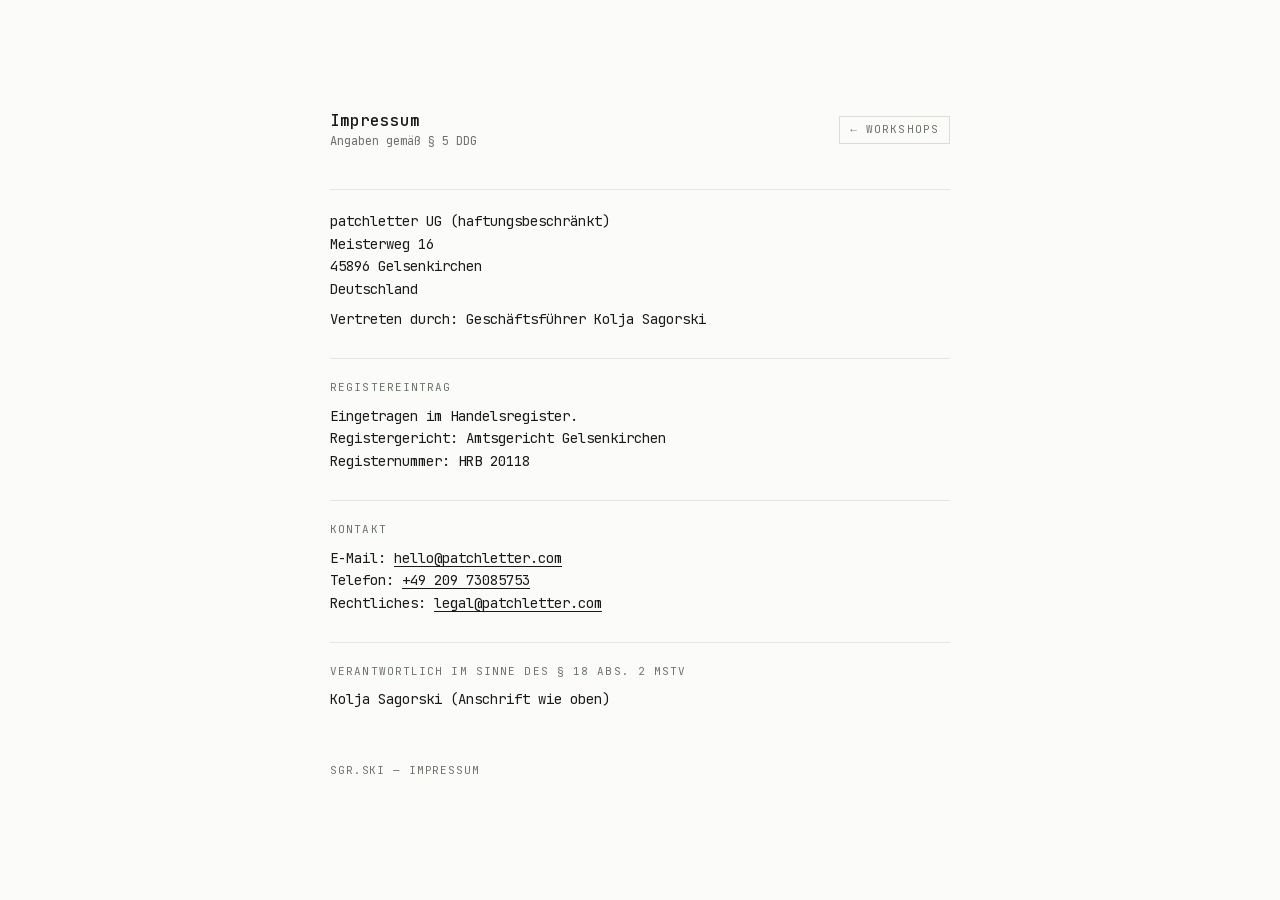
==== impressum/index.html @ 1d4a18d0 "Add /impressum, linked from the /workshops footer Legal notice per § 5 DDG with the same statutory d" ====
<!DOCTYPE html>
<html lang="de" data-theme-pref="auto">
<head>
<meta charset="utf-8">
<meta name="viewport" content="width=device-width, initial-scale=1">
<meta name="theme-color" content="#fbfbfa" media="(prefers-color-scheme: light)">
<meta name="theme-color" content="#0e1013" media="(prefers-color-scheme: dark)">

<title>Impressum · sgr.ski</title>
<meta name="description" content="Impressum von sgr.ski — Angaben gemäß § 5 DDG.">
<link rel="canonical" href="https://sgr.ski/impressum/">

<meta http-equiv="Content-Security-Policy" content="default-src 'none'; img-src 'self'; manifest-src 'self'; style-src 'self'; script-src 'self'; font-src 'self'; base-uri 'none'; form-action 'none'">
<meta name="referrer" content="strict-origin-when-cross-origin">

<link rel="icon" href="/favicon.ico" sizes="32x32">
<link rel="apple-touch-icon" href="/apple-touch-icon.png">
<link rel="manifest" href="/site.webmanifest">

<link rel="preload" href="/assets/fonts/jetbrains-mono-latin.woff2" as="font" type="font/woff2" crossorigin>
<link rel="stylesheet" href="/assets/styles.css">
<script src="/assets/theme.js"></script>
</head>

<body>
<a class="skip" href="#main">Zum Inhalt springen</a>

<main class="card" id="main">

  <div class="id">
    <div class="id__text">
      <h1 class="id__name">Impressum</h1>
      <p class="id__role">Angaben gemäß § 5 DDG</p>
    </div>
    <div class="id__meta">
      <a class="chip chip--link" href="/workshops/">← WORKSHOPS</a>
    </div>
  </div>

  <div class="legal">
    <section>
      <p>patchletter UG (haftungsbeschränkt)<br>Meisterweg 16<br>45896 Gelsenkirchen<br>Deutschland</p>
      <p>Vertreten durch: Geschäftsführer Kolja Sagorski</p>
    </section>

    <section>
      <h2 class="legal__h">Registereintrag</h2>
      <p>Eingetragen im Handelsregister.<br>Registergericht: Amtsgericht Gelsenkirchen<br>Registernummer: HRB 20118</p>
    </section>

    <section>
      <h2 class="legal__h">Kontakt</h2>
      <p>E-Mail: <a href="mailto:hello@patchletter.com">hello@patchletter.com</a><br>
         Telefon: <a href="tel:+4920973085753">+49 209 73085753</a><br>
         Rechtliches: <a href="mailto:legal@patchletter.com">legal@patchletter.com</a></p>
    </section>

    <section>
      <h2 class="legal__h">Verantwortlich im Sinne des § 18 Abs. 2 MStV</h2>
      <p>Kolja Sagorski (Anschrift wie oben)</p>
    </section>
  </div>

  <p class="foot">SGR.SKI — IMPRESSUM</p>

</main>
</body>
</html>
---- assets/styles.css ----
/* ── JetBrains Mono, self-hosted (no third-party requests, GDPR-clean) ───── */
@font-face {
  font-family: 'JetBrains Mono';
  font-style: normal;
  font-weight: 100 800;
  font-display: swap;
  src: url('fonts/jetbrains-mono-latin.woff2') format('woff2');
  unicode-range: U+0000-00FF, U+0131, U+0152-0153, U+02BB-02BC, U+02C6, U+02DA,
                 U+02DC, U+0304, U+0308, U+0329, U+2000-206F, U+20AC, U+2122,
                 U+2191, U+2193, U+2212, U+2215, U+FEFF, U+FFFD;
}
@font-face {
  font-family: 'JetBrains Mono';
  font-style: normal;
  font-weight: 100 800;
  font-display: swap;
  src: url('fonts/jetbrains-mono-latin-ext.woff2') format('woff2');
  unicode-range: U+0100-02BA, U+02BD-02C5, U+02C7-02CC, U+02CE-02D7, U+02DD-02FF,
                 U+0304, U+0308, U+0329, U+1D00-1DBF, U+1E00-1E9F, U+1EF2-1EFF,
                 U+2020, U+20A0-20AB, U+20AD-20C0, U+2113, U+2C60-2C7F, U+A720-A7FF;
}

/* ── Tokens ──────────────────────────────────────────────────────────────── */
:root {
  color-scheme: light;
  --bg:          #fbfbfa;
  --fg:          #1a1a19;
  --muted:       #70706c;
  --rule:        #e6e6e0;
  --chip-border: #dcdcd6;
  --chip-fg:     #6b756c;
  --faint:       #a3a39c;
  --faint-text:  #73736e;
  --row-hover:   #f1f1ee;
  --selection:   #dfe7e3;
  --mono: 'JetBrains Mono', ui-monospace, SFMono-Regular, 'SF Mono', Menlo,
          Consolas, 'Liberation Mono', monospace;
}

/* System preference — skipped when the visitor has forced light */
@media (prefers-color-scheme: dark) {
  :root:not([data-theme="light"]) {
    color-scheme: dark;
    --bg:          #0e1013;
    --fg:          #e8eaec;
    --muted:       #7c8288;
    --rule:        #21262c;
    --chip-border: #2a3038;
    --chip-fg:     #8a978f;
    --faint:       #5a616a;
    --faint-text:  #787d85;
    --row-hover:   #161a1f;
    --selection:   #1e3a33;
  }
}

/* Explicit choice always wins, in both directions */
:root[data-theme="dark"] {
  color-scheme: dark;
  --bg:          #0e1013;
  --fg:          #e8eaec;
  --muted:       #7c8288;
  --rule:        #21262c;
  --chip-border: #2a3038;
  --chip-fg:     #8a978f;
  --faint:       #5a616a;
  --faint-text:  #787d85;
  --row-hover:   #161a1f;
  --selection:   #1e3a33;
}

/* ── Base ────────────────────────────────────────────────────────────────── */
*, *::before, *::after { box-sizing: border-box; }

html { -webkit-text-size-adjust: 100%; }

body {
  margin: 0;
  min-height: 100svh;
  display: flex;
  align-items: center;
  justify-content: center;
  padding: 64px 24px;
  background: var(--bg);
  color: var(--fg);
  font-family: var(--mono);
  font-size: 14px;
  line-height: 1.5;
  -webkit-font-smoothing: antialiased;
  -moz-osx-font-smoothing: grayscale;
}

::selection { background: var(--selection); }

:where(a):focus-visible,
:where(button):focus-visible {
  outline: 2px solid var(--fg);
  outline-offset: 3px;
  border-radius: 2px;
}

.skip {
  position: absolute;
  left: -9999px;
  top: 0;
  padding: 10px 14px;
  background: var(--bg);
  color: var(--fg);
  border: 1px solid var(--chip-border);
  text-decoration: none;
  font-size: 12px;
}
.skip:focus { left: 12px; top: 12px; z-index: 10; }

/* ── Card ────────────────────────────────────────────────────────────────── */
.card {
  width: 100%;
  max-width: 620px;
  display: flex;
  flex-direction: column;
  gap: 40px;
}

/* ── Identity row ────────────────────────────────────────────────────────── */
.id {
  display: flex;
  align-items: center;
  gap: 16px;
}

.id__avatar {
  width: 56px;
  height: 56px;
  flex: 0 0 56px;
  border-radius: 50%;
  object-fit: cover;
  background: var(--row-hover);
  /* Keeps the circle readable in dark mode, where the hooded half of the
     portrait sits almost exactly on the page background. */
  box-shadow: 0 0 0 1px var(--rule);
}

.id__text { display: flex; flex-direction: column; gap: 4px; min-width: 0; }

.id__name {
  margin: 0;
  font-size: 16px;
  font-weight: 500;
  line-height: 1.2;
  letter-spacing: 0;
}

.id__role { margin: 0; font-size: 12px; color: var(--muted); line-height: 1.3; }

.id__meta { margin-left: auto; display: flex; align-items: center; gap: 8px; }

/* ── Chips: status + theme switch ────────────────────────────────────────── */
.chip {
  display: inline-flex;
  align-items: center;
  gap: 8px;
  padding: 5px 10px;
  border: 1px solid var(--chip-border);
  font-family: inherit;
  font-size: 11px;
  line-height: 1.4;
  letter-spacing: .1em;
  color: var(--chip-fg);
  white-space: nowrap;
}

/* Progressive enhancement: only shown once theme.js has run */
.chip--btn { display: none; }
.js .chip--btn {
  display: inline-flex;
  background: none;
  cursor: pointer;
  transition: color .15s ease, border-color .15s ease;
}
.js .chip--btn:hover { color: var(--fg); border-color: var(--faint); }

.chip__icon { display: none; }
:root[data-theme-pref="auto"]  .chip__icon--auto,
:root[data-theme-pref="light"] .chip__icon--light,
:root[data-theme-pref="dark"]  .chip__icon--dark { display: block; }

/* Plain link chip (subpages: back link) */
a.chip--link { text-decoration: none; transition: color .15s ease, border-color .15s ease; }
a.chip--link:hover { color: var(--fg); border-color: var(--faint); }

/* ── Legal text (/impressum) ─────────────────────────────────────────────── */
.legal { display: flex; flex-direction: column; gap: 28px; line-height: 1.6; }
.legal section { display: flex; flex-direction: column; gap: 8px; padding-top: 20px; border-top: 1px solid var(--rule); }
.legal p { margin: 0; }
.legal a { color: inherit; text-underline-offset: 3px; }
.legal__h {
  margin: 0;
  font-size: 11px;
  font-weight: 400;
  letter-spacing: .1em;
  text-transform: uppercase;
  color: var(--chip-fg);
}

/* ── Tagline ─────────────────────────────────────────────────────────────── */
.tagline {
  margin: 0;
  font-size: clamp(20px, 5.6vw, 26px);
  font-weight: 400;
  line-height: 1.45;
  letter-spacing: -.01em;
  text-wrap: balance;
}

/* ── Link rows ───────────────────────────────────────────────────────────── */
.links { list-style: none; margin: 0; padding: 0; }
.links > li { border-top: 1px solid var(--rule); }
.links > li:last-child { border-bottom: 1px solid var(--rule); }

.link {
  display: flex;
  align-items: center;
  justify-content: space-between;
  gap: 16px;
  padding: 16px 12px;
  margin-inline: -10px;
  /* The mockup lets rows use the browser default rather than the body's 1.5,
     which sets a 51px row pitch. Matching it keeps the vertical rhythm. */
  line-height: 1.3;
  border-radius: 3px;
  color: inherit;
  text-decoration: none;
  transition: background-color .15s ease;
}
.link:hover, .link:focus-visible { background: var(--row-hover); }

.link__label { overflow-wrap: anywhere; }

.link__arrow {
  flex: none;
  color: var(--faint);
  transition: color .15s ease, transform .15s ease;
}
.link:hover .link__arrow,
.link:focus-visible .link__arrow {
  color: var(--fg);
  transform: translate(2px, -2px);
}

/* ── Footer ──────────────────────────────────────────────────────────────── */
.foot {
  font-size: 11px;
  letter-spacing: .08em;
  color: var(--faint-text);
}
.foot a { color: inherit; }

.sr-only {
  position: absolute;
  width: 1px; height: 1px;
  padding: 0; margin: -1px;
  overflow: hidden;
  clip-path: inset(50%);
  white-space: nowrap;
  border: 0;
}

/* ── Motion / responsive ─────────────────────────────────────────────────── */
@media (max-width: 560px) {
  body { padding: 40px 20px; align-items: flex-start; }
  .card { gap: 32px; }
  .id { flex-wrap: wrap; }
  .id__meta { margin-left: 0; width: 100%; }
  .link { padding: 15px 12px; }
}

@media (prefers-reduced-motion: reduce) {
  *, *::before, *::after {
    animation-duration: .01ms !important;
    animation-iteration-count: 1 !important;
    transition-duration: .01ms !important;
    scroll-behavior: auto !important;
  }
}

@media print {
  body { background: #fff; color: #000; display: block; padding: 24px; }
  .chip--btn, .skip { display: none !important; }
  .link { padding: 10px 0; margin: 0; }
}
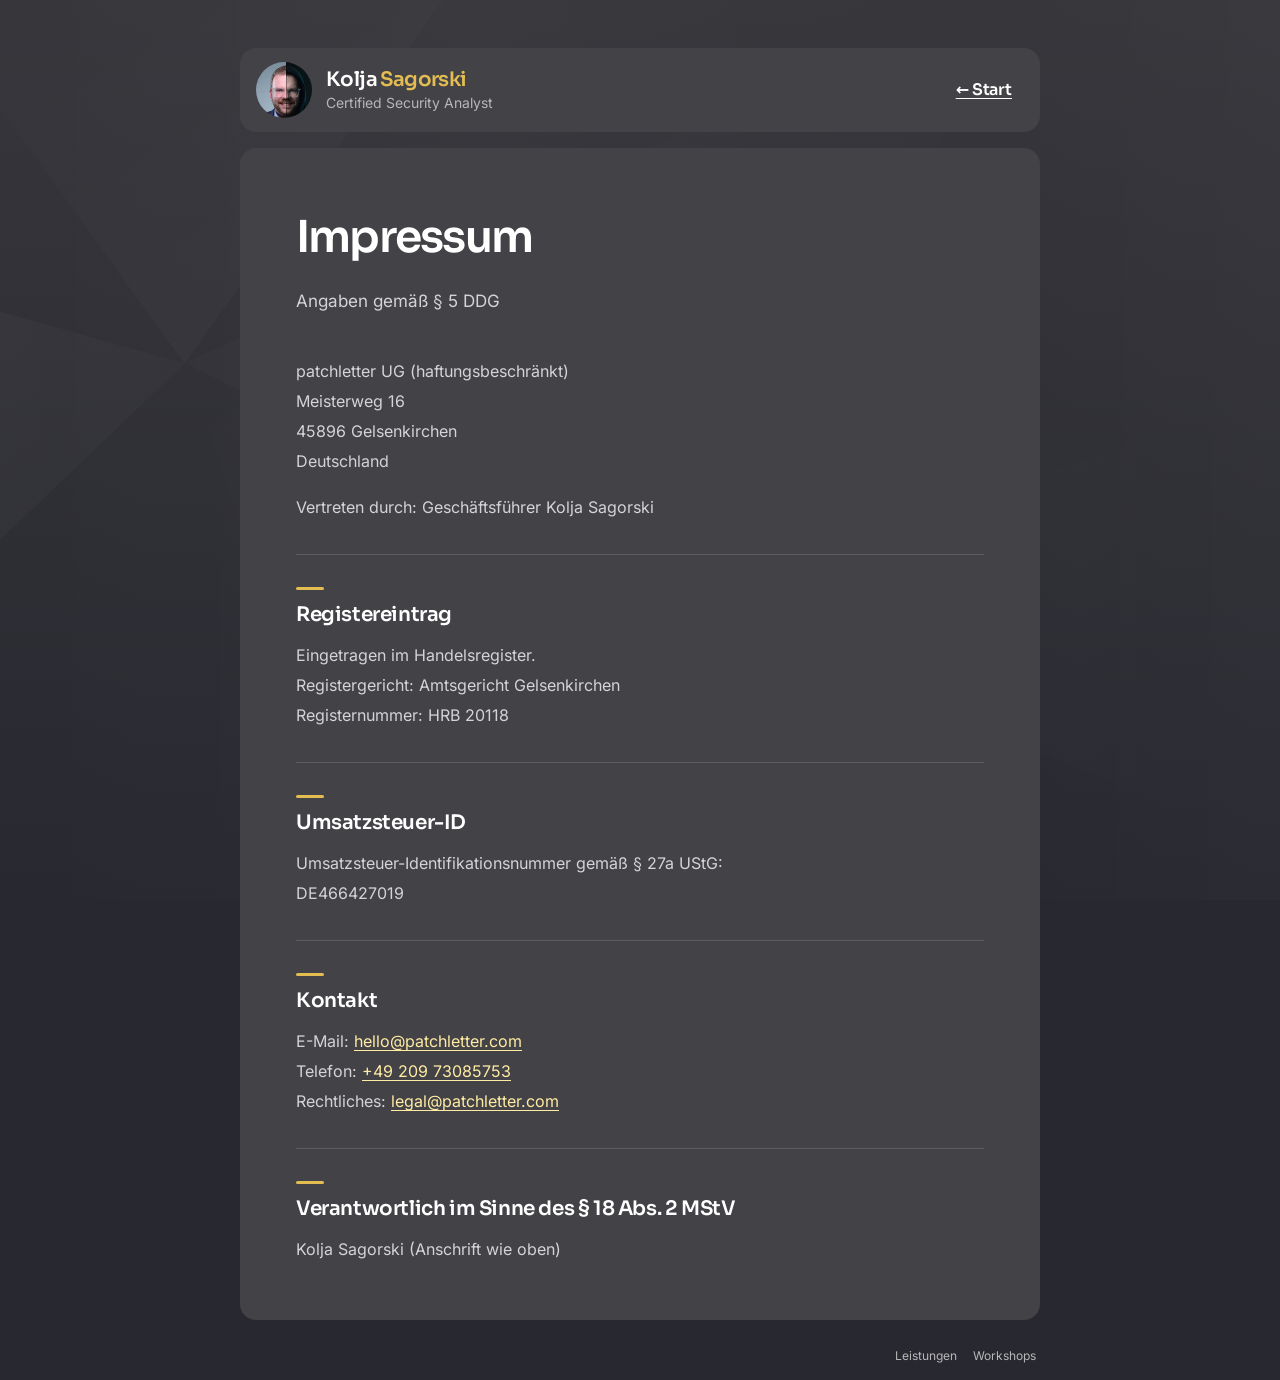
==== commit 2ef4df4b: "Impressum: new look and full details (remaining files of the previous commit) The previous commit, c" ====
--- a/impressum/index.html
+++ b/impressum/index.html
@@ -1,40 +1,50 @@
 <!DOCTYPE html>
-<html lang="de" data-theme-pref="auto">
+<html lang="de">
 <head>
 <meta charset="utf-8">
 <meta name="viewport" content="width=device-width, initial-scale=1">
-<meta name="theme-color" content="#fbfbfa" media="(prefers-color-scheme: light)">
-<meta name="theme-color" content="#0e1013" media="(prefers-color-scheme: dark)">
+<meta name="theme-color" content="#282830">
+<meta name="color-scheme" content="dark">
 
-<title>Impressum · sgr.ski</title>
-<meta name="description" content="Impressum von sgr.ski — Angaben gemäß § 5 DDG.">
+<title>Impressum · Kolja Sagorski</title>
+<meta name="description" content="Impressum von sgr.ski: Angaben gemäß § 5 DDG zur patchletter UG (haftungsbeschränkt), Gelsenkirchen.">
+<meta name="author" content="Kolja Sagorski">
 <link rel="canonical" href="https://sgr.ski/impressum/">
 
-<meta http-equiv="Content-Security-Policy" content="default-src 'none'; img-src 'self'; manifest-src 'self'; style-src 'self'; script-src 'self'; font-src 'self'; base-uri 'none'; form-action 'none'">
+<meta http-equiv="Content-Security-Policy" content="default-src 'none'; img-src 'self'; manifest-src 'self'; style-src 'self'; script-src 'self'; font-src 'self'; connect-src https://umami.patchletter.com; base-uri 'none'; form-action 'none'">
 <meta name="referrer" content="strict-origin-when-cross-origin">
 
 <link rel="icon" href="/favicon.ico" sizes="32x32">
 <link rel="apple-touch-icon" href="/apple-touch-icon.png">
 <link rel="manifest" href="/site.webmanifest">
 
-<link rel="preload" href="/assets/fonts/jetbrains-mono-latin.woff2" as="font" type="font/woff2" crossorigin>
-<link rel="stylesheet" href="/assets/styles.css">
-<script src="/assets/theme.js"></script>
+<link rel="preload" href="/assets/fonts/sora-latin-600.woff2" as="font" type="font/woff2" crossorigin>
+<link rel="preload" href="/assets/fonts/inter-latin-400.woff2" as="font" type="font/woff2" crossorigin>
+<link rel="preload" href="/assets/fonts/inter-latin-600.woff2" as="font" type="font/woff2" crossorigin>
+<link rel="stylesheet" href="/assets/card.css">
+<link rel="stylesheet" href="/assets/leistungen.css">
+<script defer src="/assets/umami.js" data-host-url="https://umami.patchletter.com" data-website-id="a9dbeae1-3e8d-4a32-9c86-647bfbb62c09" data-domains="sgr.ski" data-do-not-track="true" data-exclude-search="true"></script>
+<script defer src="/assets/umami-recorder.js" data-host-url="https://umami.patchletter.com" data-website-id="a9dbeae1-3e8d-4a32-9c86-647bfbb62c09"></script>
 </head>
 
 <body>
 <a class="skip" href="#main">Zum Inhalt springen</a>
 
-<main class="card" id="main">
+<header class="mini">
+  <div class="mini__id">
+    <img class="mini__avatar" src="/assets/avatar.webp" width="224" height="224" alt="">
+    <p class="mini__text">
+      <span class="mini__name">Kolja <span class="gold">Sagorski</span></span>
+      <span class="mini__role">Certified Security Analyst</span>
+    </p>
+  </div>
+  <a class="mini__back" href="/">← Start</a>
+</header>
 
-  <div class="id">
-    <div class="id__text">
-      <h1 class="id__name">Impressum</h1>
-      <p class="id__role">Angaben gemäß § 5 DDG</p>
-    </div>
-    <div class="id__meta">
-      <a class="chip chip--link" href="/workshops/">← WORKSHOPS</a>
-    </div>
+<main class="sheet sheet--legal" id="main">
+  <div class="intro">
+    <h1>Impressum</h1>
+    <p>Angaben gemäß <span class="nowrap">§ 5 DDG</span></p>
   </div>
 
   <div class="legal">
@@ -43,26 +53,33 @@
       <p>Vertreten durch: Geschäftsführer Kolja Sagorski</p>
     </section>
 
-    <section>
-      <h2 class="legal__h">Registereintrag</h2>
+    <section aria-labelledby="register-h">
+      <h2 id="register-h">Registereintrag</h2>
       <p>Eingetragen im Handelsregister.<br>Registergericht: Amtsgericht Gelsenkirchen<br>Registernummer: HRB 20118</p>
     </section>
 
-    <section>
-      <h2 class="legal__h">Kontakt</h2>
+    <section aria-labelledby="ust-h">
+      <h2 id="ust-h">Umsatzsteuer-ID</h2>
+      <p>Umsatzsteuer-Identifikationsnummer gemäß <span class="nowrap">§ 27a UStG</span>:<br>DE466427019</p>
+    </section>
+
+    <section aria-labelledby="kontakt-h">
+      <h2 id="kontakt-h">Kontakt</h2>
       <p>E-Mail: <a href="mailto:hello@patchletter.com">hello@patchletter.com</a><br>
          Telefon: <a href="tel:+4920973085753">+49 209 73085753</a><br>
          Rechtliches: <a href="mailto:legal@patchletter.com">legal@patchletter.com</a></p>
     </section>
 
-    <section>
-      <h2 class="legal__h">Verantwortlich im Sinne des § 18 Abs. 2 MStV</h2>
+    <section aria-labelledby="mstv-h">
+      <h2 id="mstv-h">Verantwortlich im Sinne des <span class="nowrap">§ 18 Abs. 2 MStV</span></h2>
       <p>Kolja Sagorski (Anschrift wie oben)</p>
     </section>
   </div>
+</main>
 
-  <p class="foot">SGR.SKI — IMPRESSUM</p>
-
-</main>
+<footer class="foot">
+  <a class="legal-link" href="/leistungen/">Leistungen</a>
+  <a class="legal-link" href="/workshops/">Workshops</a>
+</footer>
 </body>
 </html>
--- a/assets/card.css
+++ b/assets/card.css
@@ -0,0 +1,383 @@
+/* sgr.ski, styled after Carrd template #318: a dark card on a faceted
+   background, name in white and gold, the split portrait on the right and a
+   bar with a gold mail button below. Shared by the home page, /leistungen/
+   and /impressum/ (tokens and the classes .card, .btn-gold, .pgp,
+   .legal-link). No inline styles anywhere (CSP). */
+
+@font-face {
+  font-family: "Sora";
+  src: url("/assets/fonts/sora-latin-600.woff2") format("woff2");
+  font-weight: 600;
+  font-style: normal;
+  font-display: swap;
+}
+
+@font-face {
+  font-family: "Sora";
+  src: url("/assets/fonts/sora-latin-700.woff2") format("woff2");
+  font-weight: 700;
+  font-style: normal;
+  font-display: swap;
+}
+
+@font-face {
+  font-family: "Inter";
+  src: url("/assets/fonts/inter-latin-400.woff2") format("woff2");
+  font-weight: 400;
+  font-style: normal;
+  font-display: swap;
+}
+
+@font-face {
+  font-family: "Inter";
+  src: url("/assets/fonts/inter-latin-600.woff2") format("woff2");
+  font-weight: 600;
+  font-style: normal;
+  font-display: swap;
+}
+
+/* Colours from the template. Contrast, WCAG formula (recompute on change):
+   --text on --card 10.0:1, --muted on --card 5.0:1, --gold on --card 5.5:1,
+   --on-gold on --gold 5.9:1, --muted on the lightest page background 6.0:1.
+   On the bar's gold end (#5b5039) only --text (7.9:1) and --gold-light
+   (6.7:1) pass, so text there never uses --gold or --muted. */
+:root {
+  --bg: #282830;
+  --bg-top: #36363b;       /* top of the page gradient */
+  --card: #424247;         /* measured on the template's card */
+  --text: #fff;
+  --muted: #b7b7b9;        /* the template's 62 % white, made opaque */
+  --gold: #E3BD52;
+  --gold-light: #FFEBA3;
+  --on-gold: #443e35;      /* the template's 85 % #282830 on gold */
+  --panel: #1f1f25;        /* PGP panel */
+  --head: "Sora", ui-sans-serif, system-ui, sans-serif;
+  --body: "Inter", ui-sans-serif, system-ui, sans-serif;
+  color-scheme: dark;
+}
+
+*, *::before, *::after { box-sizing: border-box; }
+* { margin: 0; }
+
+html {
+  background: var(--bg);
+  -webkit-text-size-adjust: 100%;
+  text-size-adjust: 100%;
+}
+
+body {
+  min-height: 100vh;
+  min-height: 100dvh;
+  display: flex;
+  flex-direction: column;
+  align-items: center;
+  justify-content: center;
+  padding: 48px 16px 12px;
+  color: var(--text);
+  font: 400 16px/1.875 var(--body);
+  -webkit-font-smoothing: antialiased;
+  -moz-osx-font-smoothing: grayscale;
+}
+
+/* The template's faceted wedges over its dark vertical gradient, on a
+   fixed layer (background-attachment: fixed is unreliable on iOS). */
+body::before {
+  content: "";
+  position: fixed;
+  inset: 0;
+  z-index: -1;
+  background-color: var(--bg);
+  background-image: url("/assets/bg.svg"), linear-gradient(180deg, var(--bg-top) 0%, var(--bg) 100%);
+  background-size: cover, auto;
+  background-position: center, 0 0;
+  background-repeat: no-repeat;
+  pointer-events: none;
+}
+
+.skip {
+  position: absolute;
+  left: 16px;
+  top: -64px;
+  padding: 10px 16px;
+  border-radius: 8px;
+  background: var(--gold);
+  color: var(--on-gold);
+  font-weight: 600;
+  text-decoration: none;
+  z-index: 10;
+}
+.skip:focus { top: 16px; }
+
+.nowrap { white-space: nowrap; }
+
+.sr-only {
+  position: absolute;
+  width: 1px;
+  height: 1px;
+  overflow: hidden;
+  clip-path: inset(50%);
+  white-space: nowrap;
+}
+
+a { color: inherit; }
+
+a:focus-visible {
+  outline: 2px solid var(--gold-light);
+  outline-offset: 3px;
+}
+
+/* ── Card ─────────────────────────────────────────────────────────── */
+
+.card {
+  display: grid;
+  grid-template-columns: 1fr 1fr;
+  grid-template-areas:
+    "copy photo"
+    "bar  bar";
+  width: 100%;
+  max-width: 800px;
+  margin: auto 0;
+  border-radius: 16px;
+  background: var(--card);
+}
+
+.card__copy {
+  grid-area: copy;
+  align-self: center;
+  padding: 72px 40px 72px 48px;
+}
+.card__copy > * + * { margin-top: 28px; }
+
+.card__copy h1 {
+  font: 600 52px/1.125 var(--head);
+  letter-spacing: -.0538em;
+}
+.card__copy h1 span { display: inline-block; }
+.card__copy h1 .gold { color: var(--gold); }
+
+.card__copy p { color: var(--muted); }
+.card__copy .lead {
+  color: var(--text);
+  font-weight: 600;
+}
+
+/* The split line of the portrait sits at x = 50 %; centred cover keeps it
+   in the middle of whatever the column crops. */
+.card__photo {
+  grid-area: photo;
+  display: block;
+  width: 100%;
+  height: 100%;
+  min-height: 0;
+  object-fit: cover;
+  object-position: 50% 20%;
+  border-top-right-radius: 16px;
+  background: #1b2024;
+}
+
+/* Bar: links on the left, mail button on the right, the template's
+   white-to-gold sheen over the page colour. */
+.card__bar {
+  grid-area: bar;
+  display: flex;
+  align-items: center;
+  justify-content: space-between;
+  gap: 16px 32px;
+  padding: 24px 48px;
+  border-radius: 0 0 16px 16px;
+  background:
+    linear-gradient(132deg, rgba(255, 255, 255, .12) 35%, rgba(227, 189, 82, .271) 100%),
+    var(--bg);
+}
+
+.links {
+  display: flex;
+  flex-wrap: wrap;
+  align-items: center;
+  gap: 4px 32px;
+  padding: 0;
+  list-style: none;
+  font: 600 16px/1.5 var(--head);
+  letter-spacing: -.01em;
+}
+.links li { position: relative; }
+/* Gold dot between the links, as in the template. */
+.links li + li::before {
+  content: "";
+  position: absolute;
+  left: -19px;
+  top: calc(50% - 3px);
+  width: 6px;
+  height: 6px;
+  border-radius: 50%;
+  background: var(--gold);
+}
+.links a {
+  display: inline-block;
+  padding: 2px 0;
+  color: var(--text);
+  text-decoration: underline;
+  text-decoration-thickness: 1px;
+  text-underline-offset: 3px;
+  transition: color .25s ease;
+}
+.links a:hover { color: var(--gold-light); }
+
+/* ── Mail button and PGP hint ─────────────────────────────────────── */
+
+.mail {
+  position: relative;
+  flex: none;
+}
+
+.btn-gold {
+  display: inline-flex;
+  align-items: center;
+  justify-content: center;
+  gap: 14px;
+  min-height: 56px;
+  padding: 0 28px;
+  border-radius: 48px;
+  background-color: var(--gold);
+  background-image: linear-gradient(45deg, var(--gold-light) 0%, var(--gold) 100%);
+  box-shadow: 0 16px 32px rgba(0, 0, 0, .09);
+  color: var(--on-gold);
+  font: 600 16px/1.25 var(--head);
+  letter-spacing: -.025rem;
+  text-decoration: none;
+  overflow-wrap: anywhere;
+  transition: transform .25s ease, background-color .25s ease;
+}
+.btn-gold svg {
+  flex: none;
+  width: 20px;
+  height: 20px;
+  fill: rgba(40, 40, 48, .37);
+}
+.btn-gold:hover {
+  background-color: #FACD64;
+  background-image: linear-gradient(45deg, var(--gold-light) 0%, #FACD64 100%);
+  transform: scale(1.0425);
+}
+
+/* Default (touch, narrow, no hover): a visible line under the button,
+   because a tap on the button opens the mail client right away. */
+.pgp {
+  margin-top: 12px;
+  color: var(--text);
+  font-size: 14px;
+  line-height: 1.6;
+}
+.pgp a {
+  display: inline-block;
+  padding: 3px 0;          /* 28 px tall tap target */
+  color: var(--gold-light);
+  text-decoration: underline;
+  text-underline-offset: 2px;
+}
+.pgp a:hover { color: var(--text); }
+
+/* Desktop with a mouse: the hint is a panel above the button, shown on
+   hover and keyboard focus. Its bottom padding is part of the panel, so
+   the pointer can travel from the button into the link without a gap. */
+@media (min-width: 860px) and (hover: hover) {
+  .pgp {
+    position: absolute;
+    right: 0;
+    bottom: 100%;
+    z-index: 5;
+    width: 320px;
+    margin: 0;
+    padding-bottom: 12px;
+    opacity: 0;
+    visibility: hidden;
+    transform: translateY(4px);
+    transition: opacity .2s ease, transform .2s ease, visibility 0s linear .2s;
+  }
+  .pgp > span {
+    display: block;
+    padding: 12px 16px;
+    border: 1px solid rgba(227, 189, 82, .35);
+    border-radius: 12px;
+    background: var(--panel);
+    box-shadow: 0 12px 32px rgba(0, 0, 0, .35);
+  }
+  .mail:hover .pgp,
+  .mail:focus-within .pgp {
+    opacity: 1;
+    visibility: visible;
+    transform: none;
+    transition: opacity .2s ease, transform .2s ease, visibility 0s;
+  }
+}
+
+/* ── Impressum link: tiny, under the card on the right ────────────── */
+
+.legal-link {
+  align-self: flex-end;
+  display: inline-flex;
+  align-items: center;
+  min-height: 24px;
+  margin-top: 24px;
+  padding: 0 4px;
+  color: var(--muted);
+  font-size: 12px;
+  line-height: 1;
+  text-decoration: none;
+}
+.legal-link:hover {
+  color: var(--text);
+  text-decoration: underline;
+}
+
+/* ── Narrow screens: photo on top, everything centred ─────────────── */
+
+@media (max-width: 859px) {
+  body { padding-top: 16px; }
+
+  .card {
+    max-width: 560px;
+    grid-template-columns: 1fr;
+    grid-template-areas:
+      "photo"
+      "copy"
+      "bar";
+  }
+
+  .card__photo {
+    height: auto;
+    aspect-ratio: 4 / 3;
+    border-radius: 16px 16px 0 0;
+  }
+
+  .card__copy {
+    padding: 36px 24px 40px;
+    text-align: center;
+  }
+  .card__copy > * + * { margin-top: 20px; }
+  .card__copy h1 { font-size: clamp(36px, 10vw, 46px); }
+
+  .card__bar {
+    flex-direction: column;
+    gap: 24px;
+    padding: 28px 24px 28px;
+    text-align: center;
+  }
+  .links { justify-content: center; }
+  .mail { width: 100%; }
+}
+
+@media (max-width: 480px) {
+  .btn-gold {
+    width: 100%;
+    padding: 0 20px;
+  }
+  .links { flex-direction: column; gap: 4px; }
+  .links li + li::before { display: none; }
+}
+
+@media (prefers-reduced-motion: reduce) {
+  .links a, .btn-gold, .pgp { transition: none !important; }
+  .btn-gold:hover { transform: none; }
+  .mail:hover .pgp, .mail:focus-within .pgp { transform: none; }
+}
--- a/assets/leistungen.css
+++ b/assets/leistungen.css
@@ -0,0 +1,429 @@
+/* /leistungen/: a long page in the #318 look. Loaded after card.css and
+   reuses its tokens, fonts, .btn-gold, .pgp, .legal-link, .skip and
+   .sr-only. /impressum/ loads the same pair for the header card, the sheet
+   and the footer (see "Impressum" below). No inline styles anywhere (CSP).
+
+   Contrast, WCAG formula (recompute on change):
+   --copy on --card 6.8:1, on --panel-soft 8.1:1; --text on --card
+   10.0:1, on --panel-soft 12.0:1; --gold-light on --card 8.4:1;
+   --muted (header role) on --card 5.0:1;
+   --on-gold on --gold (step numbers) 5.9:1. The contact block uses the bar
+   gradient from card.css: only --text (7.9:1) and --gold-light (6.7:1)
+   sit on its gold end, never --muted or --gold. */
+
+:root {
+  --copy: #d4d4d6;          /* running text on the card */
+  --panel-soft: #36363b;    /* step and tool tiles (= --bg-top) */
+  --hair: rgba(255, 255, 255, .14);
+}
+
+.mini,
+.sheet,
+.foot {
+  width: 100%;
+  max-width: 800px;
+}
+
+[id] { scroll-margin-top: 16px; }
+
+/* ── Small header card: avatar, name, back link ───────────────────── */
+
+.mini {
+  display: flex;
+  flex-wrap: wrap;
+  align-items: center;
+  justify-content: space-between;
+  gap: 12px 24px;
+  margin-bottom: 16px;
+  padding: 14px 24px 14px 16px;
+  border-radius: 16px;
+  background: var(--card);
+}
+
+.mini__id {
+  display: flex;
+  align-items: center;
+  gap: 14px;
+  min-width: 0;
+}
+
+.mini__avatar {
+  flex: none;
+  width: 56px;
+  height: 56px;
+  border-radius: 50%;
+  background: #1b2024;
+}
+
+.mini__text {
+  display: flex;
+  flex-direction: column;
+  line-height: 1.3;
+}
+.mini__name {
+  font: 600 20px/1.2 var(--head);
+  letter-spacing: -.03em;
+}
+.mini__name .gold { color: var(--gold); }
+.mini__role {
+  margin-top: 2px;
+  color: var(--muted);
+  font-size: 14px;
+}
+
+.mini__back {
+  display: inline-flex;
+  align-items: center;
+  min-height: 44px;
+  padding: 0 4px;
+  font: 600 16px/1.2 var(--head);
+  letter-spacing: -.01em;
+  text-decoration: underline;
+  text-decoration-thickness: 1px;
+  text-underline-offset: 3px;
+  transition: color .25s ease;
+}
+.mini__back:hover { color: var(--gold-light); }
+
+/* ── The sheet ────────────────────────────────────────────────────── */
+
+.sheet {
+  overflow: hidden;
+  padding: 64px 56px 0;
+  border-radius: 16px;
+  background: var(--card);
+  color: var(--copy);
+  overflow-wrap: break-word;
+}
+
+.sheet h1,
+.sheet h2,
+.sheet h3 {
+  color: var(--text);
+  font-family: var(--head);
+  font-weight: 600;
+}
+
+.sheet h1 {
+  font-size: 44px;
+  line-height: 1.15;
+  letter-spacing: -.04em;
+  hyphens: manual;
+}
+
+.sheet h2 {
+  font-size: 28px;
+  line-height: 1.25;
+  letter-spacing: -.03em;
+}
+/* Short gold rule above each section heading (decorative). */
+.sheet h2::before {
+  content: "";
+  display: block;
+  width: 28px;
+  height: 3px;
+  margin-bottom: 16px;
+  border-radius: 2px;
+  background: var(--gold);
+}
+
+.sheet h3 {
+  font-size: 18px;
+  line-height: 1.35;
+  letter-spacing: -.015em;
+}
+
+.sheet strong {
+  color: var(--text);
+  font-weight: 600;
+}
+
+.sheet a:not(.btn-gold) {
+  color: var(--gold-light);
+  text-decoration: underline;
+  text-decoration-thickness: 1px;
+  text-underline-offset: 3px;
+}
+.sheet a:not(.btn-gold):hover { color: var(--text); }
+
+.intro p {
+  margin-top: 24px;
+  font-size: 17px;
+  line-height: 1.75;
+}
+
+/* In-page navigation to the five services. */
+.toc ul {
+  display: flex;
+  flex-wrap: wrap;
+  gap: 8px;
+  margin-top: 32px;
+  padding: 0;
+  list-style: none;
+}
+.sheet .toc a {
+  display: inline-flex;
+  align-items: center;
+  min-height: 36px;
+  padding: 0 14px;
+  border: 1px solid var(--hair);
+  border-radius: 36px;
+  color: var(--text);
+  font: 600 14px/1.2 var(--head);
+  text-decoration: none;
+  transition: border-color .25s ease, color .25s ease;
+}
+.sheet .toc a:hover {
+  border-color: var(--gold);
+  color: var(--gold-light);
+}
+
+/* ── Sections ─────────────────────────────────────────────────────── */
+
+.service,
+.block {
+  margin-top: 56px;
+  padding-top: 48px;
+  border-top: 1px solid var(--hair);
+}
+.toc + .service { margin-top: 48px; }
+
+.service > p,
+.block > p {
+  margin-top: 16px;
+  max-width: 64ch;
+}
+
+.ticks {
+  margin-top: 20px;
+  padding: 0;
+  list-style: none;
+  color: var(--text);
+}
+.ticks li {
+  position: relative;
+  padding-left: 26px;
+}
+.ticks li + li { margin-top: 6px; }
+.ticks li::before {
+  content: "";
+  position: absolute;
+  left: 4px;
+  top: .8em;
+  width: 7px;
+  height: 7px;
+  border-radius: 50%;
+  background: var(--gold);
+}
+
+.sheet .more { margin-top: 20px; }
+.more a { display: inline-block; }
+
+/* Three steps and three tools: tiles in a row, stacked when narrow. */
+.steps,
+.tools {
+  display: grid;
+  grid-template-columns: repeat(3, 1fr);
+  gap: 16px;
+  margin-top: 24px;
+  padding: 0;
+  list-style: none;
+  counter-reset: step;
+}
+.steps li,
+.tools li {
+  padding: 24px;
+  border-radius: 12px;
+  background: var(--panel-soft);
+}
+.steps li { counter-increment: step; }
+.steps li::before {
+  content: counter(step);
+  display: grid;
+  place-items: center;
+  width: 32px;
+  height: 32px;
+  margin-bottom: 14px;
+  border-radius: 50%;
+  background: var(--gold);
+  color: var(--on-gold);
+  font: 600 15px/1 var(--head);
+}
+.steps p,
+.tools p {
+  margin-top: 8px;
+  font-size: 15px;
+  line-height: 1.6;
+}
+
+.sheet .tools a {
+  display: inline-block;
+  padding: 2px 0;
+  color: var(--text);
+  font: 600 18px/1.35 var(--head);
+  letter-spacing: -.015em;
+}
+.sheet .tools a:hover { color: var(--gold-light); }
+/* Marks the new tab; the screen-reader text says it in words. */
+.tools a::after {
+  content: " ↗";
+  content: " ↗" / "";
+  color: var(--gold);
+}
+
+/* ── FAQ ──────────────────────────────────────────────────────────── */
+
+.faq { margin-top: 20px; }
+
+.faq details { border-bottom: 1px solid var(--hair); }
+
+.faq summary {
+  display: flex;
+  align-items: center;
+  justify-content: space-between;
+  gap: 16px;
+  min-height: 56px;
+  padding: 14px 0;
+  color: var(--text);
+  font: 600 18px/1.4 var(--head);
+  letter-spacing: -.015em;
+  list-style: none;
+  cursor: pointer;
+}
+.faq summary::-webkit-details-marker { display: none; }
+.faq summary::after {
+  content: "+";
+  flex: none;
+  color: var(--gold);
+  font: 400 26px/1 var(--body);
+  transition: transform .2s ease;
+}
+.faq details[open] summary::after { transform: rotate(45deg); }
+.faq summary:hover { color: var(--gold-light); }
+.faq summary:focus-visible {
+  outline: 2px solid var(--gold-light);
+  outline-offset: 4px;
+  border-radius: 4px;
+}
+
+.faq details p {
+  max-width: 64ch;
+  padding: 0 0 22px;
+}
+
+/* ── Contact: the bar gradient from the home card ─────────────────── */
+
+.cta {
+  margin: 64px -56px 0;
+  padding: 48px 56px 52px;
+  background:
+    linear-gradient(132deg, rgba(255, 255, 255, .12) 35%, rgba(227, 189, 82, .271) 100%),
+    var(--bg);
+  color: var(--text);
+}
+.cta > p { margin-top: 12px; }
+
+.cta__mail { margin-top: 28px; }
+
+/* card.css turns .pgp into a hover panel on desktop; here it is a plain
+   line under the button at every width. */
+.cta .pgp {
+  position: static;
+  width: auto;
+  margin-top: 14px;
+  padding: 0;
+  opacity: 1;
+  visibility: visible;
+  transform: none;
+  transition: none;
+}
+.cta .pgp > span {
+  display: inline;
+  padding: 0;
+  border: 0;
+  background: none;
+  box-shadow: none;
+}
+
+.cta .cta__alt {
+  margin-top: 8px;
+  font-size: 14px;
+  line-height: 1.6;
+}
+.cta .cta__alt a {
+  display: inline-block;
+  padding: 3px 0;
+}
+
+/* ── Footer ───────────────────────────────────────────────────────── */
+
+.foot {
+  display: flex;
+  justify-content: flex-end;
+  gap: 8px;
+}
+
+/* ── Impressum: the same sheet with short sections, closed at the
+   bottom (the sheet has no contact block here). The selectors carry
+   a second class so the narrow-screen rules below do not undo them. ── */
+
+.sheet.sheet--legal { padding-bottom: 56px; }
+
+.legal {
+  margin-top: 40px;
+  hyphens: manual;   /* no "Gelsenkir-chen" in a register entry */
+}
+
+.legal section + section {
+  margin-top: 32px;
+  padding-top: 32px;
+  border-top: 1px solid var(--hair);
+}
+.legal p + p { margin-top: 16px; }
+
+.sheet .legal h2 {
+  font-size: 20px;
+  line-height: 1.3;
+  letter-spacing: -.02em;
+}
+.sheet .legal h2::before { margin-bottom: 12px; }
+.legal h2 + p { margin-top: 12px; }
+
+/* ── Narrow screens ───────────────────────────────────────────────── */
+
+@media (max-width: 859px) {
+  /* German compounds need hyphenation in the narrow column. */
+  .sheet {
+    padding: 44px 24px 0;
+    hyphens: auto;
+  }
+  .sheet h1 { font-size: clamp(30px, 8vw, 40px); }
+  .sheet h2 { font-size: 24px; }
+  .sheet.sheet--legal { padding-bottom: 40px; }
+  .intro p { font-size: 16px; }
+
+  .service,
+  .block {
+    margin-top: 44px;
+    padding-top: 40px;
+  }
+
+  .steps,
+  .tools { grid-template-columns: 1fr; }
+
+  .cta {
+    margin: 52px -24px 0;
+    padding: 40px 24px 44px;
+  }
+}
+
+@media (max-width: 480px) {
+  .mini { padding: 12px 16px 12px 12px; }
+  .mini__avatar { width: 48px; height: 48px; }
+  .sheet h2 { font-size: 22px; }
+  .faq summary { font-size: 17px; }
+}
+
+@media (prefers-reduced-motion: reduce) {
+  .mini__back, .sheet .toc a, .faq summary::after { transition: none !important; }
+}
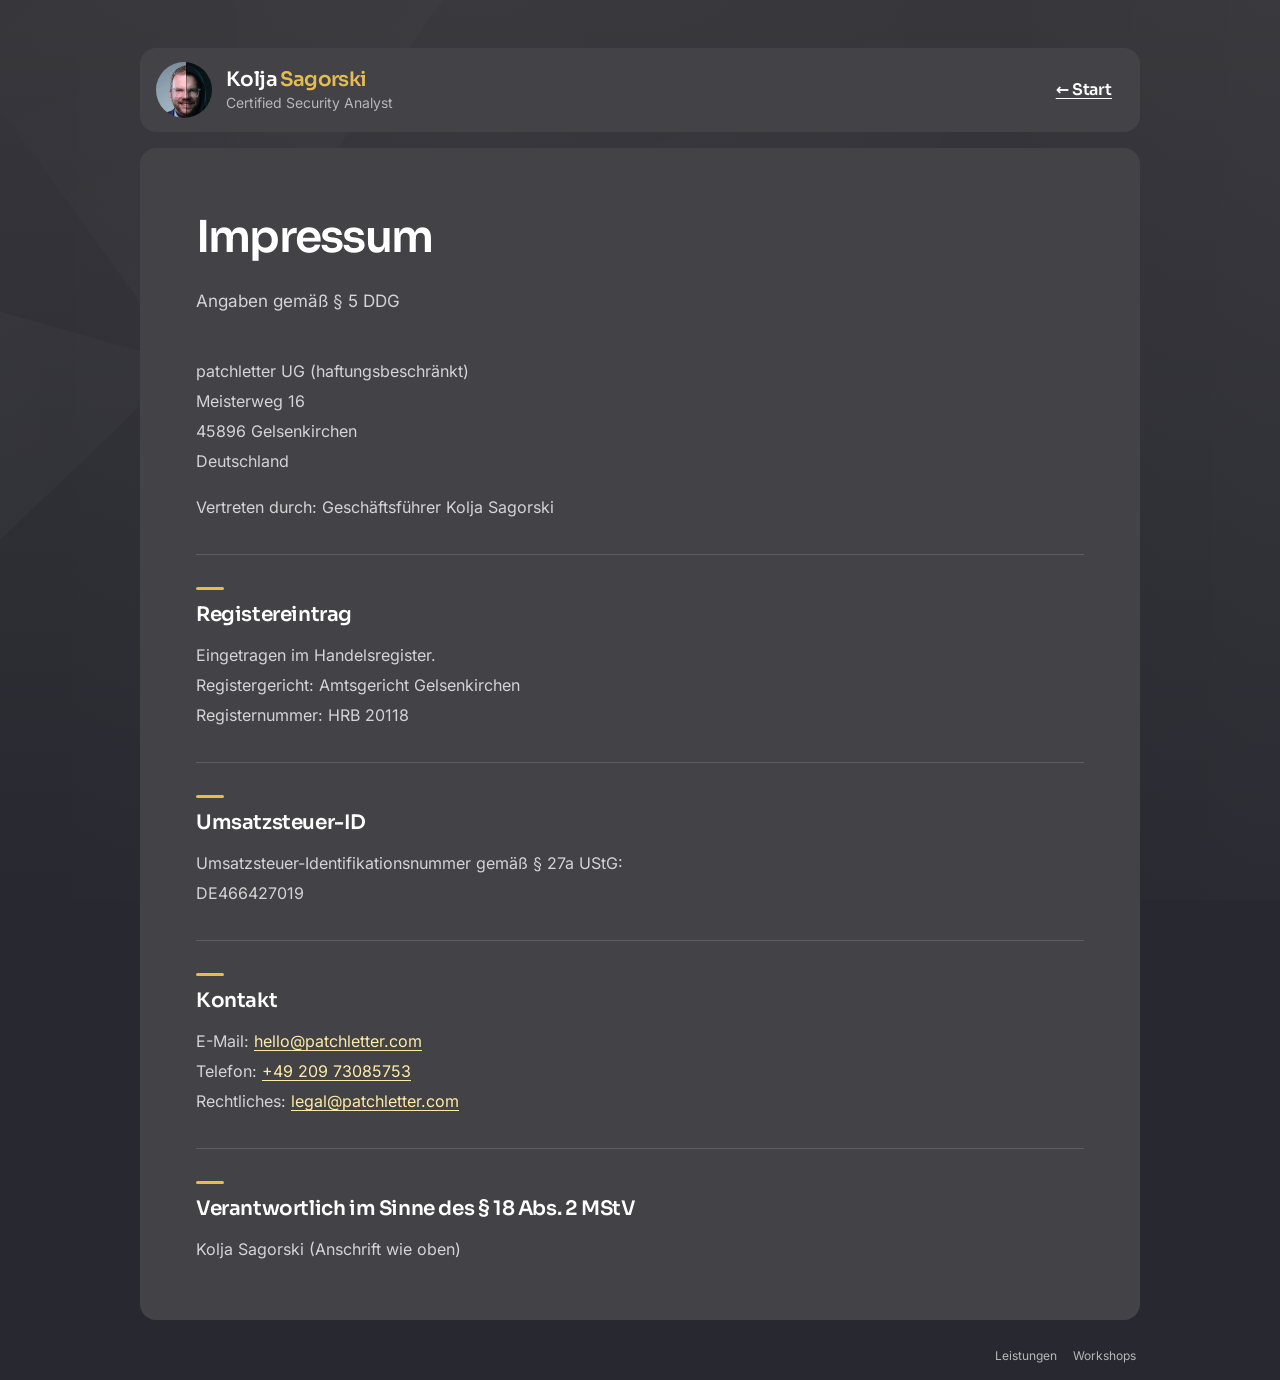
==== commit d4894fd9: "Impressum: noindex, follow; drop it from the sitemap Operator's wish. The canonical tag goes too (ca" ====
--- a/impressum/index.html
+++ b/impressum/index.html
@@ -9,7 +9,7 @@
 <title>Impressum · Kolja Sagorski</title>
 <meta name="description" content="Impressum von sgr.ski: Angaben gemäß § 5 DDG zur patchletter UG (haftungsbeschränkt), Gelsenkirchen.">
 <meta name="author" content="Kolja Sagorski">
-<link rel="canonical" href="https://sgr.ski/impressum/">
+<meta name="robots" content="noindex, follow">
 
 <meta http-equiv="Content-Security-Policy" content="default-src 'none'; img-src 'self'; manifest-src 'self'; style-src 'self'; script-src 'self'; font-src 'self'; connect-src https://umami.patchletter.com; base-uri 'none'; form-action 'none'">
 <meta name="referrer" content="strict-origin-when-cross-origin">
--- a/assets/card.css
+++ b/assets/card.css
@@ -135,7 +135,7 @@
     "copy photo"
     "bar  bar";
   width: 100%;
-  max-width: 800px;
+  max-width: 960px;
   margin: auto 0;
   border-radius: 16px;
   background: var(--card);
@@ -277,9 +277,25 @@
 }
 .pgp a:hover { color: var(--text); }
 
+/* Wide touch screens (iPad landscape and the like): the line stays
+   visible under the button, so the mail column gets a fixed share of the
+   bar and the hint wraps inside it, instead of pushing the links onto
+   two lines. */
+@media (min-width: 860px) and (hover: none) {
+  .links { flex: none; }
+  .mail {
+    flex: 0 1 300px;
+    text-align: right;
+  }
+}
+
 /* Desktop with a mouse: the hint is a panel above the button, shown on
    hover and keyboard focus. Its bottom padding is part of the panel, so
-   the pointer can travel from the button into the link without a gap. */
+   the pointer can travel from the button into the link without a gap.
+   Hidden with opacity, not visibility, so the key link stays in the tab
+   order (Shift+Tab from the Impressum link lands on it and opens the
+   panel) and in screen-reader browse mode; pointer-events keeps the
+   invisible panel from catching clicks. */
 @media (min-width: 860px) and (hover: hover) {
   .pgp {
     position: absolute;
@@ -290,9 +306,9 @@
     margin: 0;
     padding-bottom: 12px;
     opacity: 0;
-    visibility: hidden;
+    pointer-events: none;
     transform: translateY(4px);
-    transition: opacity .2s ease, transform .2s ease, visibility 0s linear .2s;
+    transition: opacity .2s ease, transform .2s ease;
   }
   .pgp > span {
     display: block;
@@ -305,13 +321,19 @@
   .mail:hover .pgp,
   .mail:focus-within .pgp {
     opacity: 1;
-    visibility: visible;
+    pointer-events: auto;
     transform: none;
-    transition: opacity .2s ease, transform .2s ease, visibility 0s;
   }
 }
 
 /* ── Impressum link: tiny, under the card on the right ────────────── */
+
+/* Home page footer: a landmark around the Impressum link, pushed to the
+   right edge of the page column. */
+.home-foot {
+  align-self: flex-end;
+  display: flex;
+}
 
 .legal-link {
   align-self: flex-end;
@@ -332,7 +354,7 @@
 
 /* ── Narrow screens: photo on top, everything centred ─────────────── */
 
-@media (max-width: 859px) {
+@media (max-width: 859.98px) {
   body { padding-top: 16px; }
 
   .card {
--- a/assets/leistungen.css
+++ b/assets/leistungen.css
@@ -21,7 +21,7 @@
 .sheet,
 .foot {
   width: 100%;
-  max-width: 800px;
+  max-width: 1000px;
 }
 
 [id] { scroll-margin-top: 16px; }
@@ -148,6 +148,7 @@
 
 .intro p {
   margin-top: 24px;
+  max-width: 72ch;
   font-size: 17px;
   line-height: 1.75;
 }
@@ -191,7 +192,7 @@
 .service > p,
 .block > p {
   margin-top: 16px;
-  max-width: 64ch;
+  max-width: 72ch;
 }
 
 .ticks {
@@ -219,7 +220,7 @@
 .sheet .more { margin-top: 20px; }
 .more a { display: inline-block; }
 
-/* Three steps and three tools: tiles in a row, stacked when narrow. */
+/* Three steps in a row, four tools two by two; stacked when narrow. */
 .steps,
 .tools {
   display: grid;
@@ -230,6 +231,8 @@
   list-style: none;
   counter-reset: step;
 }
+/* Four tools: two by two instead of three plus one orphan. */
+.tools { grid-template-columns: repeat(2, 1fr); }
 .steps li,
 .tools li {
   padding: 24px;
@@ -307,7 +310,7 @@
 }
 
 .faq details p {
-  max-width: 64ch;
+  max-width: 72ch;
   padding: 0 0 22px;
 }
 
@@ -333,7 +336,7 @@
   margin-top: 14px;
   padding: 0;
   opacity: 1;
-  visibility: visible;
+  pointer-events: auto;
   transform: none;
   transition: none;
 }
@@ -391,7 +394,7 @@
 
 /* ── Narrow screens ───────────────────────────────────────────────── */
 
-@media (max-width: 859px) {
+@media (max-width: 859.98px) {
   /* German compounds need hyphenation in the narrow column. */
   .sheet {
     padding: 44px 24px 0;
